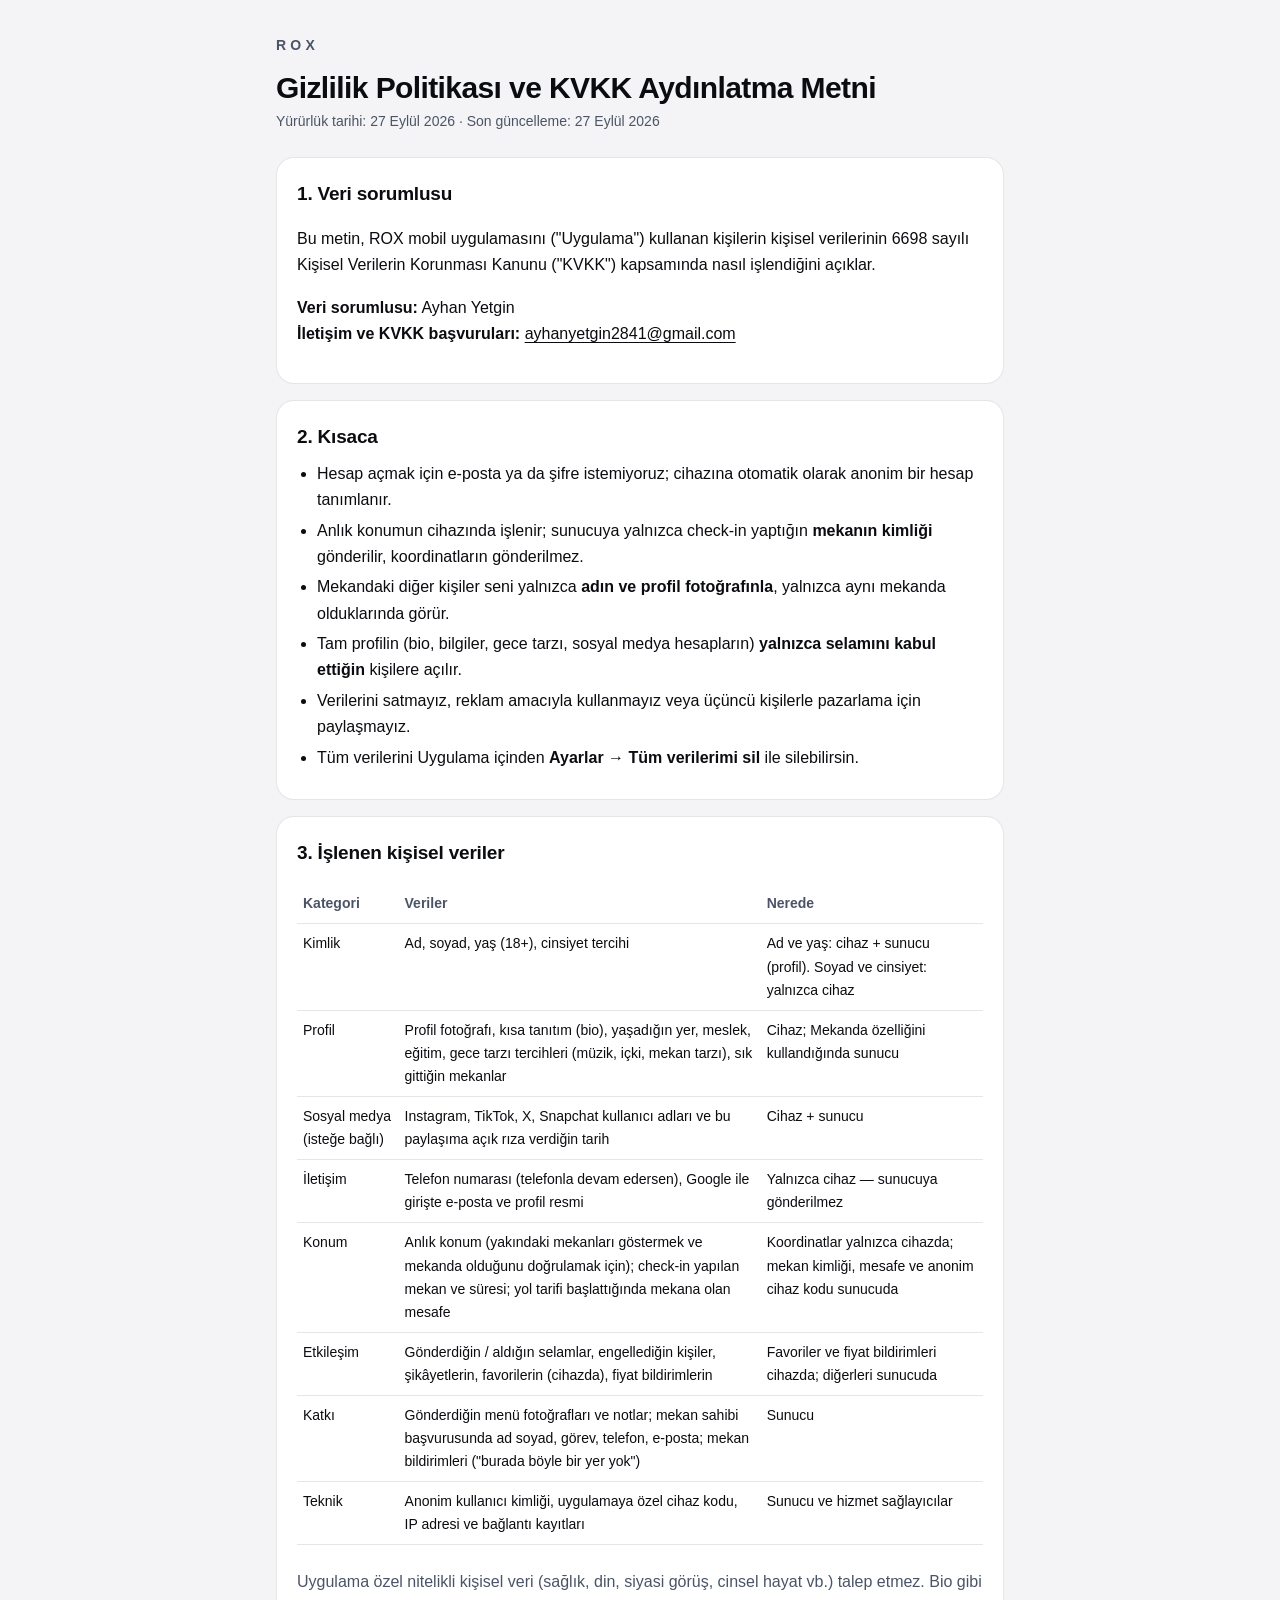
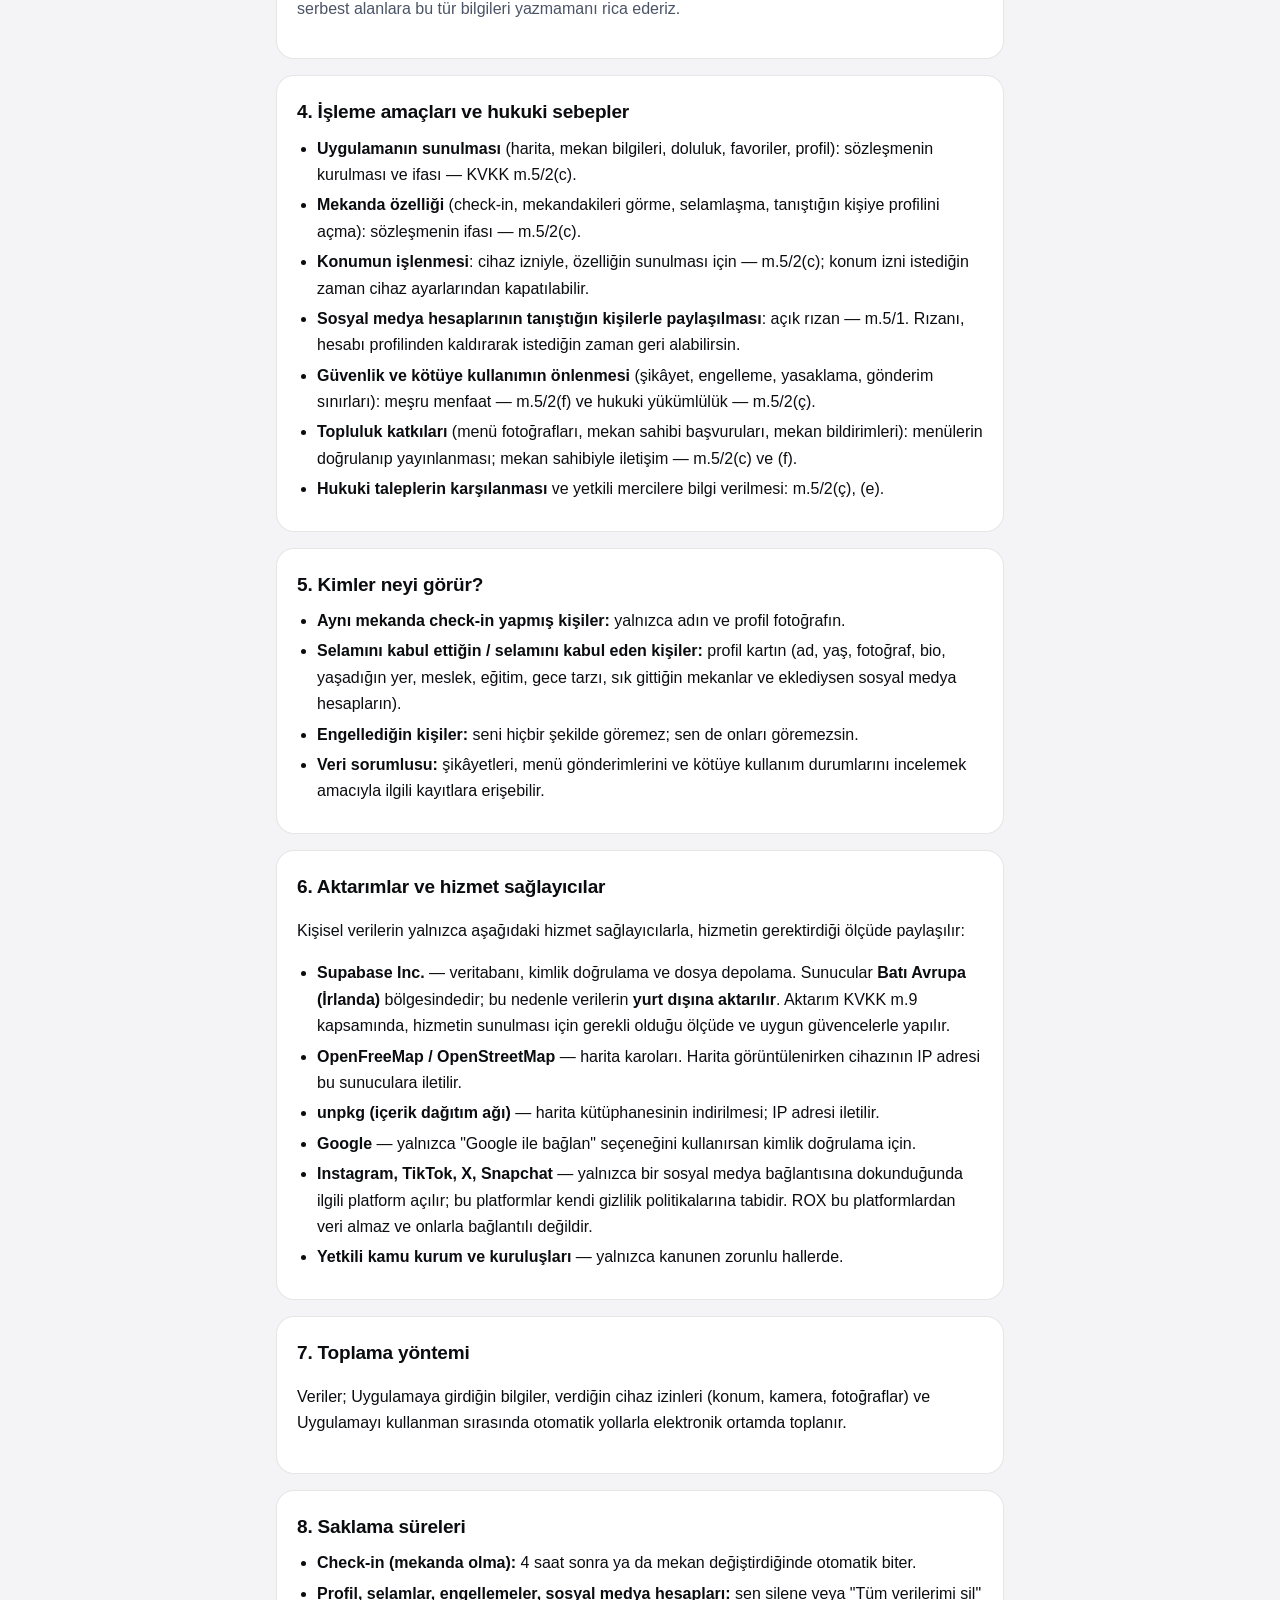
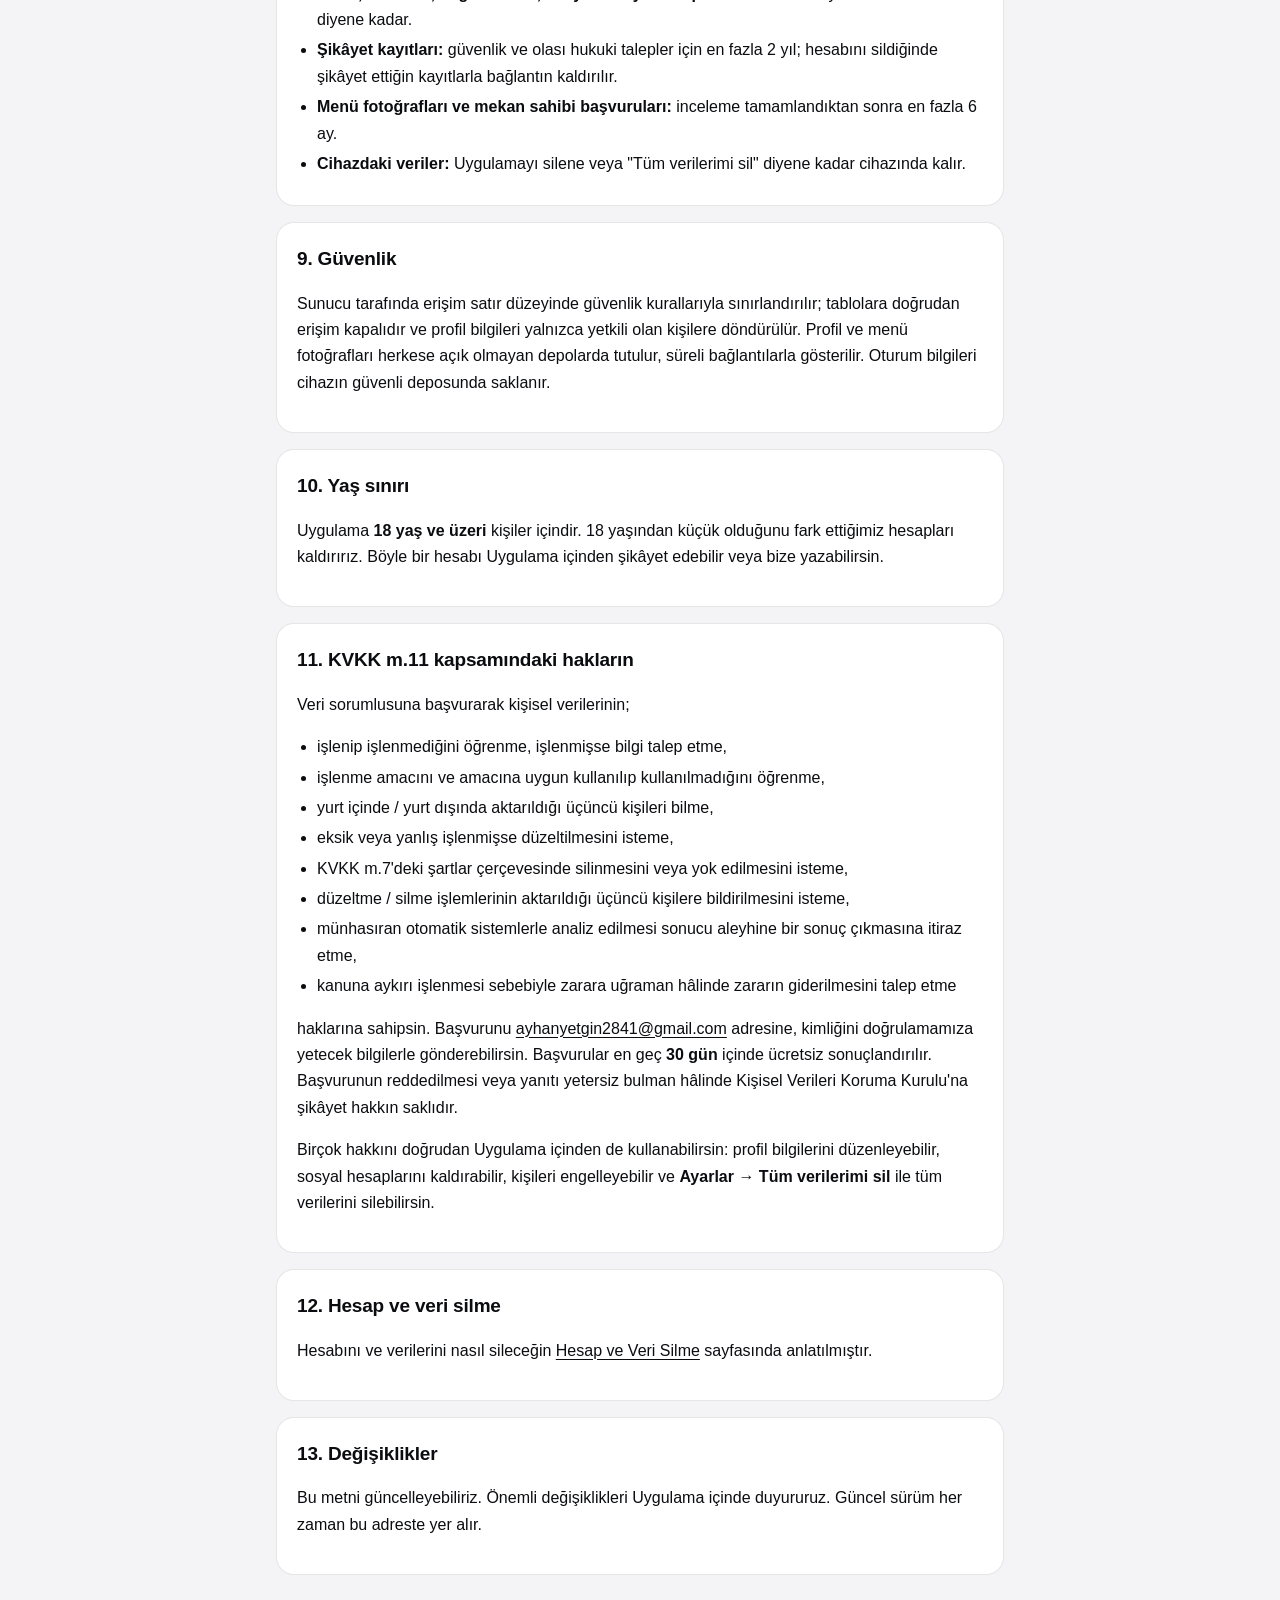
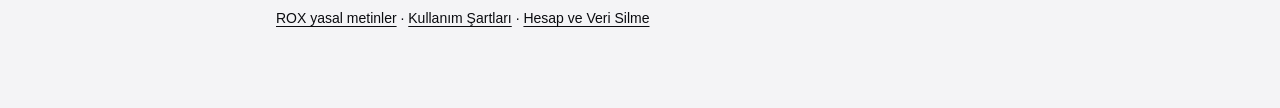
==== privacy.html @ cd659de7 "ROX yasal metinler: gizlilik, kullanım şartları, hesap silme Co-Authored-By: Claude Opus 5.5 <norepl" ====
<!doctype html>
<html lang="tr">
<head>
  <meta charset="utf-8" />
  <meta name="viewport" content="width=device-width, initial-scale=1" />
  <title>Gizlilik Politikası ve KVKK Aydınlatma Metni | ROX</title>
  <meta name="description" content="ROX uygulamasında kişisel verilerin nasıl işlendiğine dair Gizlilik Politikası ve 6698 sayılı KVKK kapsamında Aydınlatma Metni." />
  <link rel="stylesheet" href="style.css" />
</head>
<body>
<main>
  <header>
    <a class="brand" href="./">ROX</a>
    <h1>Gizlilik Politikası ve KVKK Aydınlatma Metni</h1>
    <p class="meta">Yürürlük tarihi: 27 Eylül 2026 · Son güncelleme: 27 Eylül 2026</p>
  </header>

  <section>
    <h2>1. Veri sorumlusu</h2>
    <p>Bu metin, ROX mobil uygulamasını ("Uygulama") kullanan kişilerin kişisel verilerinin 6698 sayılı Kişisel Verilerin Korunması Kanunu ("KVKK") kapsamında nasıl işlendiğini açıklar.</p>
    <p><strong>Veri sorumlusu:</strong> Ayhan Yetgin<br />
    <strong>İletişim ve KVKK başvuruları:</strong> <a href="mailto:ayhanyetgin2841@gmail.com">ayhanyetgin2841@gmail.com</a></p>
  </section>

  <section>
    <h2>2. Kısaca</h2>
    <ul>
      <li>Hesap açmak için e-posta ya da şifre istemiyoruz; cihazına otomatik olarak anonim bir hesap tanımlanır.</li>
      <li>Anlık konumun cihazında işlenir; sunucuya yalnızca check-in yaptığın <strong>mekanın kimliği</strong> gönderilir, koordinatların gönderilmez.</li>
      <li>Mekandaki diğer kişiler seni yalnızca <strong>adın ve profil fotoğrafınla</strong>, yalnızca aynı mekanda olduklarında görür.</li>
      <li>Tam profilin (bio, bilgiler, gece tarzı, sosyal medya hesapların) <strong>yalnızca selamını kabul ettiğin</strong> kişilere açılır.</li>
      <li>Verilerini satmayız, reklam amacıyla kullanmayız veya üçüncü kişilerle pazarlama için paylaşmayız.</li>
      <li>Tüm verilerini Uygulama içinden <strong>Ayarlar → Tüm verilerimi sil</strong> ile silebilirsin.</li>
    </ul>
  </section>

  <section>
    <h2>3. İşlenen kişisel veriler</h2>
    <div class="table-wrap">
    <table>
      <tr><th>Kategori</th><th>Veriler</th><th>Nerede</th></tr>
      <tr><td>Kimlik</td><td>Ad, soyad, yaş (18+), cinsiyet tercihi</td><td>Ad ve yaş: cihaz + sunucu (profil). Soyad ve cinsiyet: yalnızca cihaz</td></tr>
      <tr><td>Profil</td><td>Profil fotoğrafı, kısa tanıtım (bio), yaşadığın yer, meslek, eğitim, gece tarzı tercihleri (müzik, içki, mekan tarzı), sık gittiğin mekanlar</td><td>Cihaz; Mekanda özelliğini kullandığında sunucu</td></tr>
      <tr><td>Sosyal medya (isteğe bağlı)</td><td>Instagram, TikTok, X, Snapchat kullanıcı adları ve bu paylaşıma açık rıza verdiğin tarih</td><td>Cihaz + sunucu</td></tr>
      <tr><td>İletişim</td><td>Telefon numarası (telefonla devam edersen), Google ile girişte e-posta ve profil resmi</td><td>Yalnızca cihaz — sunucuya gönderilmez</td></tr>
      <tr><td>Konum</td><td>Anlık konum (yakındaki mekanları göstermek ve mekanda olduğunu doğrulamak için); check-in yapılan mekan ve süresi; yol tarifi başlattığında mekana olan mesafe</td><td>Koordinatlar yalnızca cihazda; mekan kimliği, mesafe ve anonim cihaz kodu sunucuda</td></tr>
      <tr><td>Etkileşim</td><td>Gönderdiğin / aldığın selamlar, engellediğin kişiler, şikâyetlerin, favorilerin (cihazda), fiyat bildirimlerin</td><td>Favoriler ve fiyat bildirimleri cihazda; diğerleri sunucuda</td></tr>
      <tr><td>Katkı</td><td>Gönderdiğin menü fotoğrafları ve notlar; mekan sahibi başvurusunda ad soyad, görev, telefon, e-posta; mekan bildirimleri ("burada böyle bir yer yok")</td><td>Sunucu</td></tr>
      <tr><td>Teknik</td><td>Anonim kullanıcı kimliği, uygulamaya özel cihaz kodu, IP adresi ve bağlantı kayıtları</td><td>Sunucu ve hizmet sağlayıcılar</td></tr>
    </table>
    </div>
    <p class="muted">Uygulama özel nitelikli kişisel veri (sağlık, din, siyasi görüş, cinsel hayat vb.) talep etmez. Bio gibi serbest alanlara bu tür bilgileri yazmamanı rica ederiz.</p>
  </section>

  <section>
    <h2>4. İşleme amaçları ve hukuki sebepler</h2>
    <ul>
      <li><strong>Uygulamanın sunulması</strong> (harita, mekan bilgileri, doluluk, favoriler, profil): sözleşmenin kurulması ve ifası — KVKK m.5/2(c).</li>
      <li><strong>Mekanda özelliği</strong> (check-in, mekandakileri görme, selamlaşma, tanıştığın kişiye profilini açma): sözleşmenin ifası — m.5/2(c).</li>
      <li><strong>Konumun işlenmesi</strong>: cihaz izniyle, özelliğin sunulması için — m.5/2(c); konum izni istediğin zaman cihaz ayarlarından kapatılabilir.</li>
      <li><strong>Sosyal medya hesaplarının tanıştığın kişilerle paylaşılması</strong>: açık rızan — m.5/1. Rızanı, hesabı profilinden kaldırarak istediğin zaman geri alabilirsin.</li>
      <li><strong>Güvenlik ve kötüye kullanımın önlenmesi</strong> (şikâyet, engelleme, yasaklama, gönderim sınırları): meşru menfaat — m.5/2(f) ve hukuki yükümlülük — m.5/2(ç).</li>
      <li><strong>Topluluk katkıları</strong> (menü fotoğrafları, mekan sahibi başvuruları, mekan bildirimleri): menülerin doğrulanıp yayınlanması; mekan sahibiyle iletişim — m.5/2(c) ve (f).</li>
      <li><strong>Hukuki taleplerin karşılanması</strong> ve yetkili mercilere bilgi verilmesi: m.5/2(ç), (e).</li>
    </ul>
  </section>

  <section>
    <h2>5. Kimler neyi görür?</h2>
    <ul>
      <li><strong>Aynı mekanda check-in yapmış kişiler:</strong> yalnızca adın ve profil fotoğrafın.</li>
      <li><strong>Selamını kabul ettiğin / selamını kabul eden kişiler:</strong> profil kartın (ad, yaş, fotoğraf, bio, yaşadığın yer, meslek, eğitim, gece tarzı, sık gittiğin mekanlar ve eklediysen sosyal medya hesapların).</li>
      <li><strong>Engellediğin kişiler:</strong> seni hiçbir şekilde göremez; sen de onları göremezsin.</li>
      <li><strong>Veri sorumlusu:</strong> şikâyetleri, menü gönderimlerini ve kötüye kullanım durumlarını incelemek amacıyla ilgili kayıtlara erişebilir.</li>
    </ul>
  </section>

  <section>
    <h2>6. Aktarımlar ve hizmet sağlayıcılar</h2>
    <p>Kişisel verilerin yalnızca aşağıdaki hizmet sağlayıcılarla, hizmetin gerektirdiği ölçüde paylaşılır:</p>
    <ul>
      <li><strong>Supabase Inc.</strong> — veritabanı, kimlik doğrulama ve dosya depolama. Sunucular <strong>Batı Avrupa (İrlanda)</strong> bölgesindedir; bu nedenle verilerin <strong>yurt dışına aktarılır</strong>. Aktarım KVKK m.9 kapsamında, hizmetin sunulması için gerekli olduğu ölçüde ve uygun güvencelerle yapılır.</li>
      <li><strong>OpenFreeMap / OpenStreetMap</strong> — harita karoları. Harita görüntülenirken cihazının IP adresi bu sunuculara iletilir.</li>
      <li><strong>unpkg (içerik dağıtım ağı)</strong> — harita kütüphanesinin indirilmesi; IP adresi iletilir.</li>
      <li><strong>Google</strong> — yalnızca "Google ile bağlan" seçeneğini kullanırsan kimlik doğrulama için.</li>
      <li><strong>Instagram, TikTok, X, Snapchat</strong> — yalnızca bir sosyal medya bağlantısına dokunduğunda ilgili platform açılır; bu platformlar kendi gizlilik politikalarına tabidir. ROX bu platformlardan veri almaz ve onlarla bağlantılı değildir.</li>
      <li><strong>Yetkili kamu kurum ve kuruluşları</strong> — yalnızca kanunen zorunlu hallerde.</li>
    </ul>
  </section>

  <section>
    <h2>7. Toplama yöntemi</h2>
    <p>Veriler; Uygulamaya girdiğin bilgiler, verdiğin cihaz izinleri (konum, kamera, fotoğraflar) ve Uygulamayı kullanman sırasında otomatik yollarla elektronik ortamda toplanır.</p>
  </section>

  <section>
    <h2>8. Saklama süreleri</h2>
    <ul>
      <li><strong>Check-in (mekanda olma):</strong> 4 saat sonra ya da mekan değiştirdiğinde otomatik biter.</li>
      <li><strong>Profil, selamlar, engellemeler, sosyal medya hesapları:</strong> sen silene veya "Tüm verilerimi sil" diyene kadar.</li>
      <li><strong>Şikâyet kayıtları:</strong> güvenlik ve olası hukuki talepler için en fazla 2 yıl; hesabını sildiğinde şikâyet ettiğin kayıtlarla bağlantın kaldırılır.</li>
      <li><strong>Menü fotoğrafları ve mekan sahibi başvuruları:</strong> inceleme tamamlandıktan sonra en fazla 6 ay.</li>
      <li><strong>Cihazdaki veriler:</strong> Uygulamayı silene veya "Tüm verilerimi sil" diyene kadar cihazında kalır.</li>
    </ul>
  </section>

  <section>
    <h2>9. Güvenlik</h2>
    <p>Sunucu tarafında erişim satır düzeyinde güvenlik kurallarıyla sınırlandırılır; tablolara doğrudan erişim kapalıdır ve profil bilgileri yalnızca yetkili olan kişilere döndürülür. Profil ve menü fotoğrafları herkese açık olmayan depolarda tutulur, süreli bağlantılarla gösterilir. Oturum bilgileri cihazın güvenli deposunda saklanır.</p>
  </section>

  <section>
    <h2>10. Yaş sınırı</h2>
    <p>Uygulama <strong>18 yaş ve üzeri</strong> kişiler içindir. 18 yaşından küçük olduğunu fark ettiğimiz hesapları kaldırırız. Böyle bir hesabı Uygulama içinden şikâyet edebilir veya bize yazabilirsin.</p>
  </section>

  <section>
    <h2>11. KVKK m.11 kapsamındaki hakların</h2>
    <p>Veri sorumlusuna başvurarak kişisel verilerinin;</p>
    <ul>
      <li>işlenip işlenmediğini öğrenme, işlenmişse bilgi talep etme,</li>
      <li>işlenme amacını ve amacına uygun kullanılıp kullanılmadığını öğrenme,</li>
      <li>yurt içinde / yurt dışında aktarıldığı üçüncü kişileri bilme,</li>
      <li>eksik veya yanlış işlenmişse düzeltilmesini isteme,</li>
      <li>KVKK m.7'deki şartlar çerçevesinde silinmesini veya yok edilmesini isteme,</li>
      <li>düzeltme / silme işlemlerinin aktarıldığı üçüncü kişilere bildirilmesini isteme,</li>
      <li>münhasıran otomatik sistemlerle analiz edilmesi sonucu aleyhine bir sonuç çıkmasına itiraz etme,</li>
      <li>kanuna aykırı işlenmesi sebebiyle zarara uğraman hâlinde zararın giderilmesini talep etme</li>
    </ul>
    <p>haklarına sahipsin. Başvurunu <a href="mailto:ayhanyetgin2841@gmail.com">ayhanyetgin2841@gmail.com</a> adresine, kimliğini doğrulamamıza yetecek bilgilerle gönderebilirsin. Başvurular en geç <strong>30 gün</strong> içinde ücretsiz sonuçlandırılır. Başvurunun reddedilmesi veya yanıtı yetersiz bulman hâlinde Kişisel Verileri Koruma Kurulu'na şikâyet hakkın saklıdır.</p>
    <p>Birçok hakkını doğrudan Uygulama içinden de kullanabilirsin: profil bilgilerini düzenleyebilir, sosyal hesaplarını kaldırabilir, kişileri engelleyebilir ve <strong>Ayarlar → Tüm verilerimi sil</strong> ile tüm verilerini silebilirsin.</p>
  </section>

  <section>
    <h2>12. Hesap ve veri silme</h2>
    <p>Hesabını ve verilerini nasıl sileceğin <a href="delete-account.html">Hesap ve Veri Silme</a> sayfasında anlatılmıştır.</p>
  </section>

  <section>
    <h2>13. Değişiklikler</h2>
    <p>Bu metni güncelleyebiliriz. Önemli değişiklikleri Uygulama içinde duyururuz. Güncel sürüm her zaman bu adreste yer alır.</p>
  </section>

  <footer>
    <p><a href="./">ROX yasal metinler</a> · <a href="terms.html">Kullanım Şartları</a> · <a href="delete-account.html">Hesap ve Veri Silme</a></p>
  </footer>
</main>
</body>
</html>
---- style.css ----
:root {
  --bg: #f4f4f6;
  --card: #ffffff;
  --text: #0b0c10;
  --muted: #4b5466;
  --border: rgba(11, 12, 16, 0.1);
  --accent: #0b0c10;
}
@media (prefers-color-scheme: dark) {
  :root {
    --bg: #090a0f;
    --card: #12141c;
    --text: #ffffff;
    --muted: #94a3b8;
    --border: rgba(255, 255, 255, 0.12);
    --accent: #ffffff;
  }
}
* { box-sizing: border-box; }
html { -webkit-text-size-adjust: 100%; }
body {
  margin: 0;
  background: var(--bg);
  color: var(--text);
  font: 16px/1.65 -apple-system, BlinkMacSystemFont, "Segoe UI", Roboto, "Helvetica Neue", Arial, sans-serif;
}
main { max-width: 760px; margin: 0 auto; padding: 32px 16px 64px; }
header { margin-bottom: 24px; }
.brand { font-weight: 900; letter-spacing: 0.3em; font-size: 14px; color: var(--muted); text-decoration: none; }
h1 { font-size: 30px; line-height: 1.2; letter-spacing: -0.02em; margin: 12px 0 4px; }
.meta { color: var(--muted); font-size: 14px; margin: 0; }
section { background: var(--card); border: 1px solid var(--border); border-radius: 18px; padding: 20px; margin: 16px 0; }
h2 { font-size: 19px; margin: 0 0 8px; letter-spacing: -0.01em; }
h3 { font-size: 16px; margin: 16px 0 4px; }
p, li { color: var(--text); }
ul { padding-left: 20px; margin: 8px 0; }
li { margin: 4px 0; }
.muted { color: var(--muted); }
a { color: var(--accent); text-underline-offset: 3px; }
table { width: 100%; border-collapse: collapse; font-size: 14px; margin: 8px 0; }
th, td { text-align: left; vertical-align: top; padding: 8px 6px; border-bottom: 1px solid var(--border); }
th { color: var(--muted); font-weight: 600; }
.table-wrap { overflow-x: auto; }
nav.links { display: grid; gap: 12px; margin-top: 24px; }
nav.links a { display: block; background: var(--card); border: 1px solid var(--border); border-radius: 16px; padding: 16px 18px; text-decoration: none; font-weight: 600; }
nav.links a span { display: block; font-weight: 400; color: var(--muted); font-size: 14px; }
footer { margin-top: 32px; color: var(--muted); font-size: 14px; }
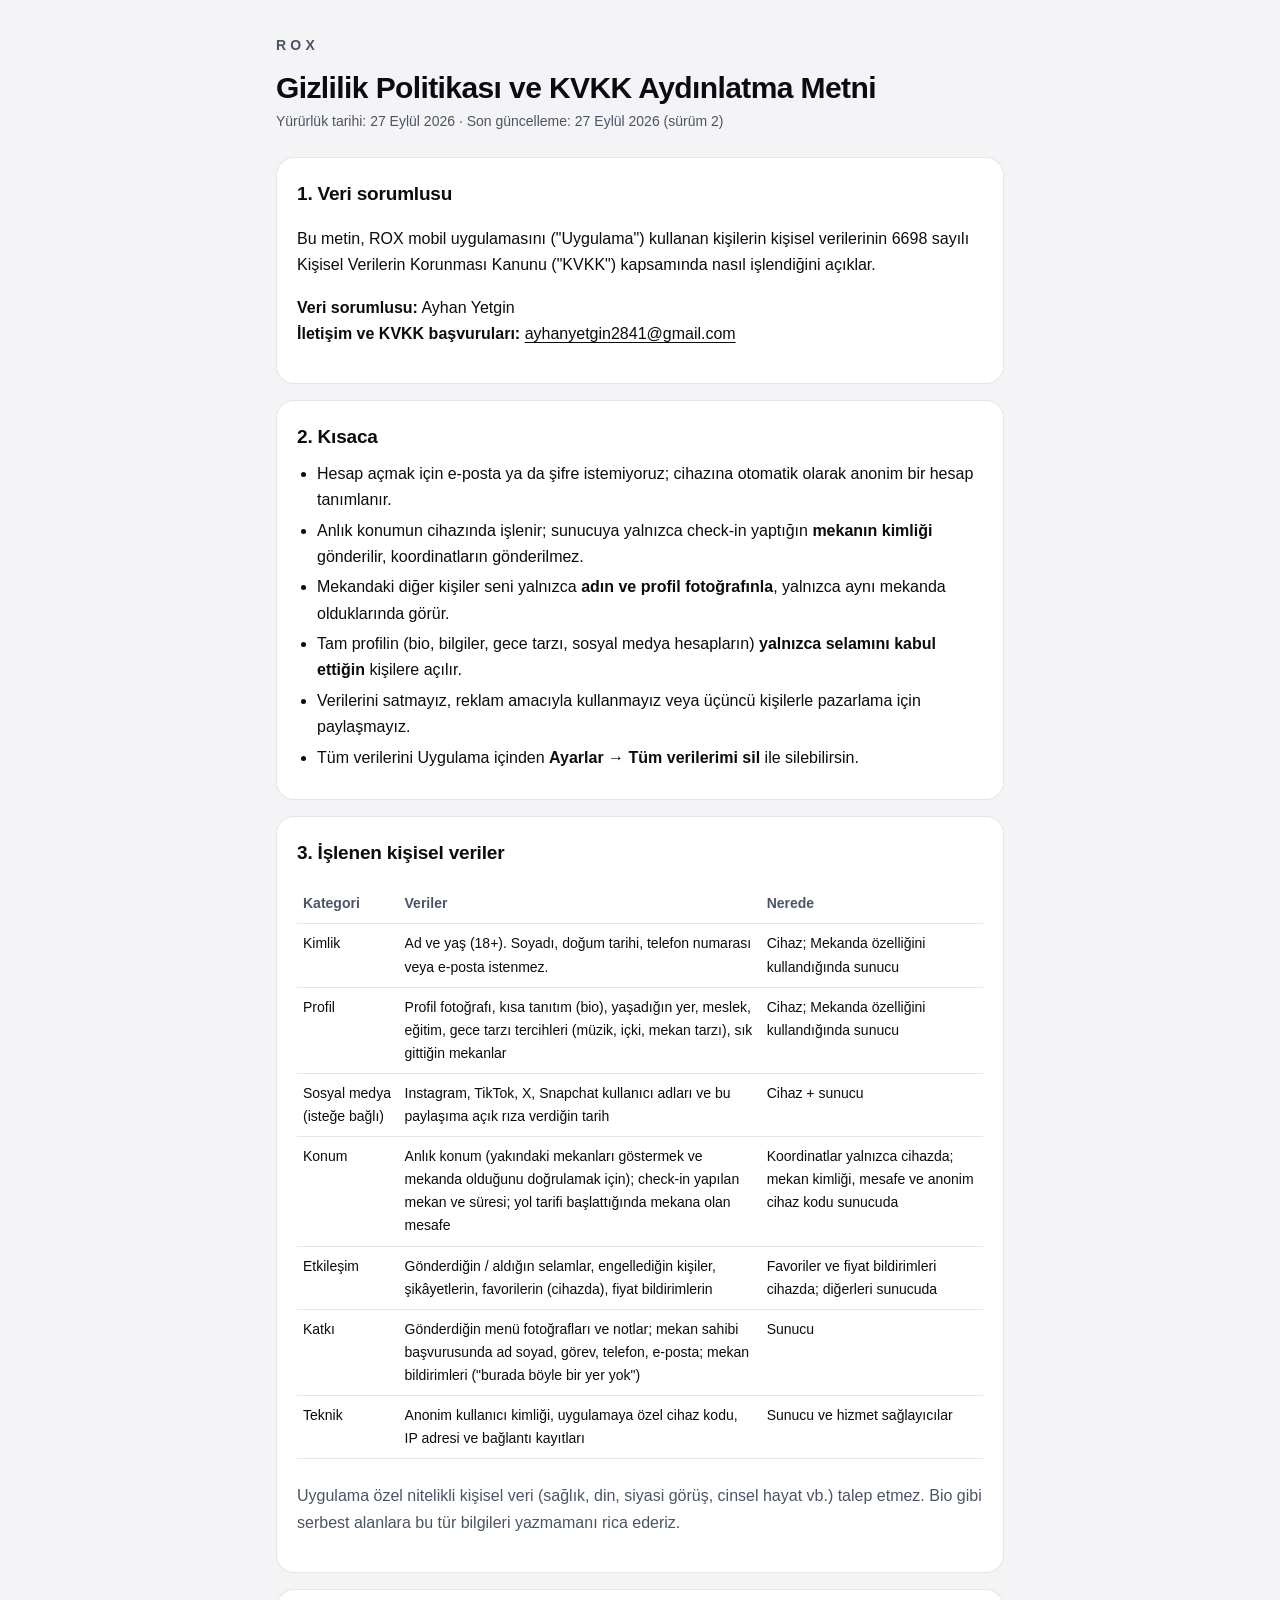
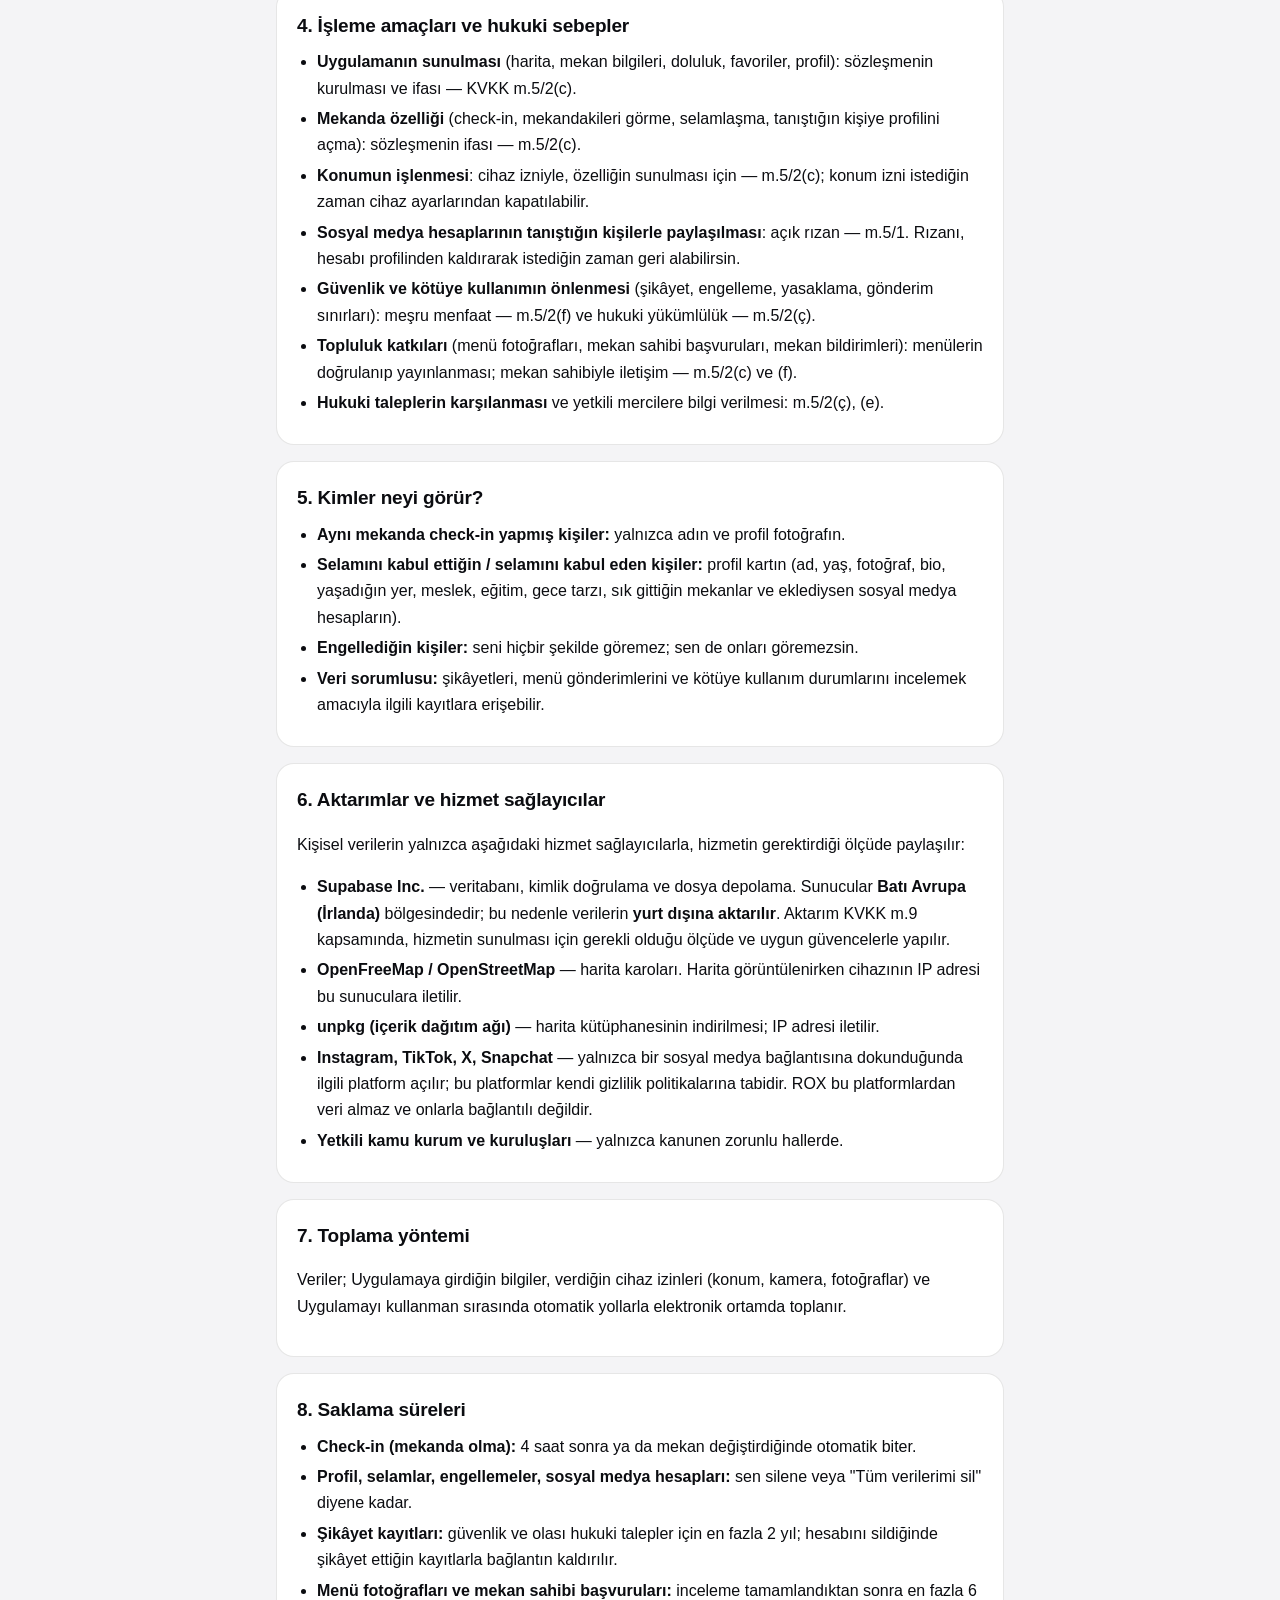
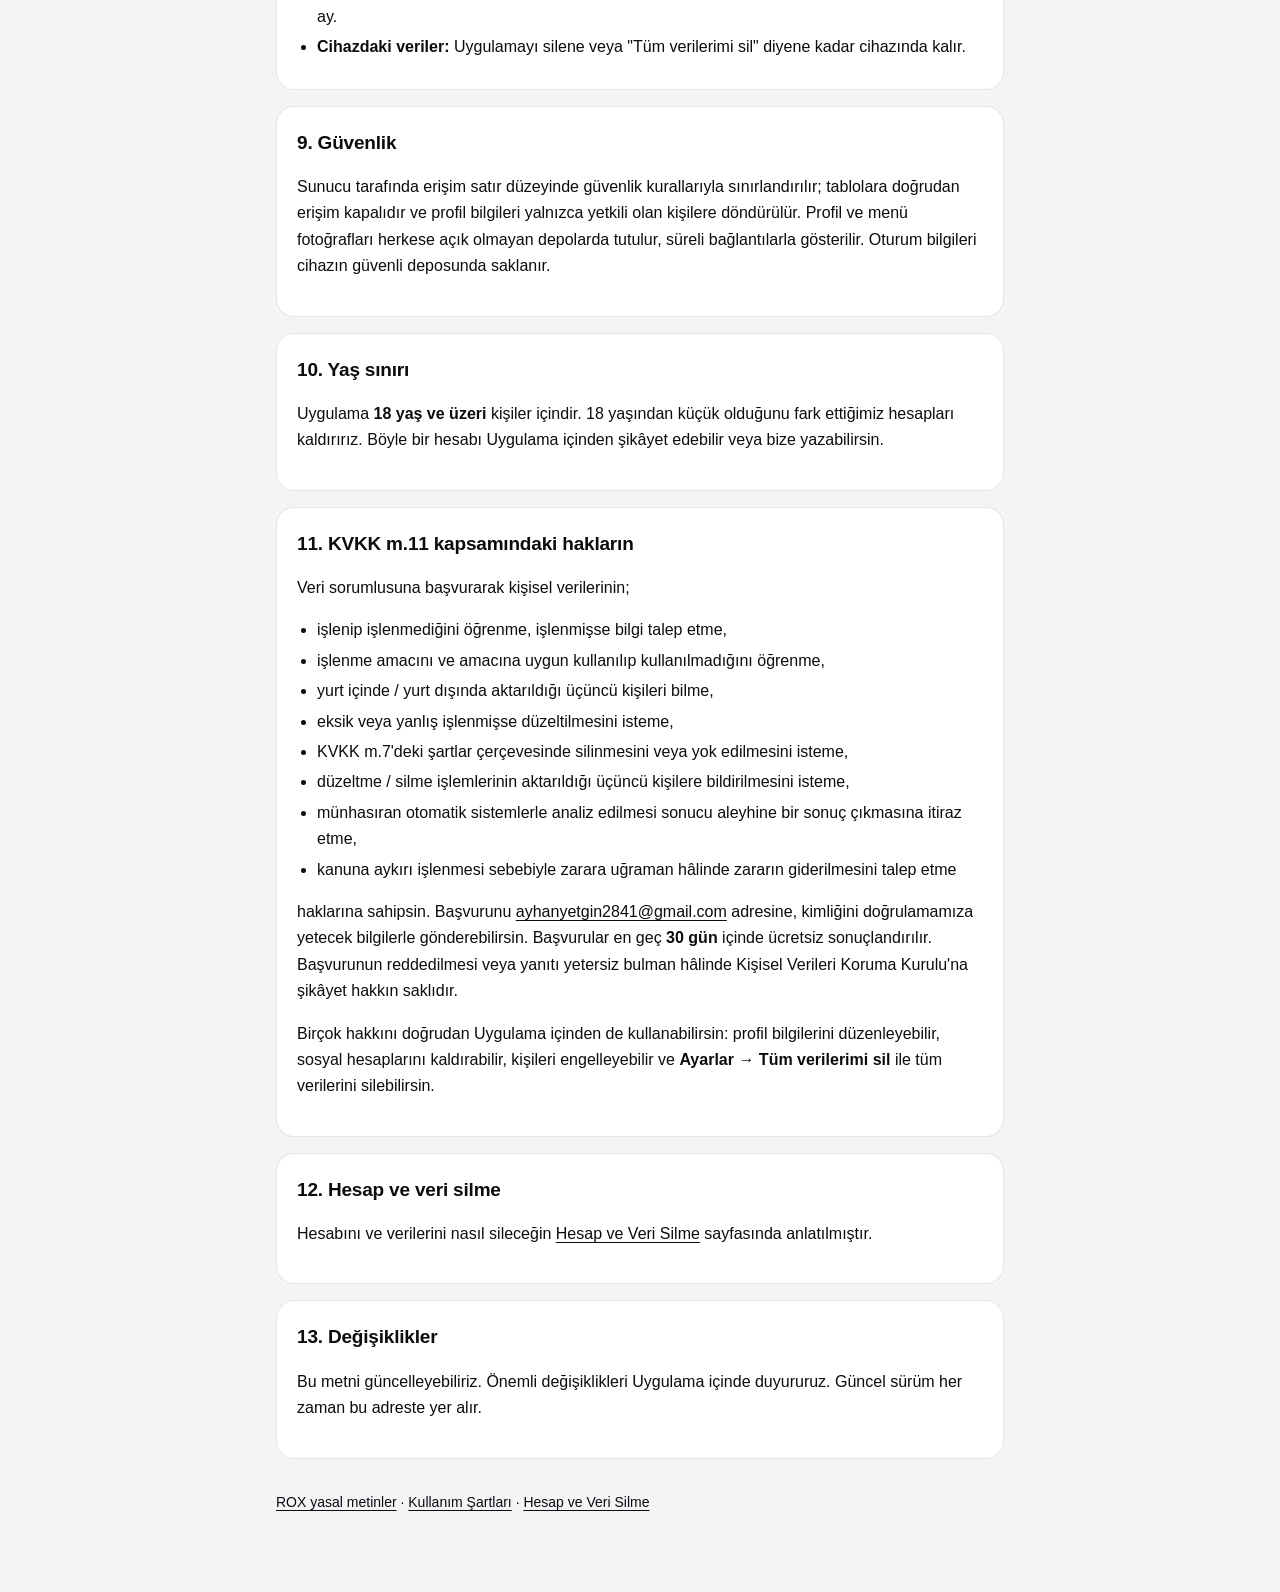
==== commit 61d2ac90: "Gizlilik Politikası: toplanmayan veriler (soyadı, telefon, Google) çıkarıldı Co-Authored-By: Claude " ====
--- a/privacy.html
+++ b/privacy.html
@@ -12,7 +12,7 @@
   <header>
     <a class="brand" href="./">ROX</a>
     <h1>Gizlilik Politikası ve KVKK Aydınlatma Metni</h1>
-    <p class="meta">Yürürlük tarihi: 27 Eylül 2026 · Son güncelleme: 27 Eylül 2026</p>
+    <p class="meta">Yürürlük tarihi: 27 Eylül 2026 · Son güncelleme: 27 Eylül 2026 (sürüm 2)</p>
   </header>
 
   <section>
@@ -39,10 +39,9 @@
     <div class="table-wrap">
     <table>
       <tr><th>Kategori</th><th>Veriler</th><th>Nerede</th></tr>
-      <tr><td>Kimlik</td><td>Ad, soyad, yaş (18+), cinsiyet tercihi</td><td>Ad ve yaş: cihaz + sunucu (profil). Soyad ve cinsiyet: yalnızca cihaz</td></tr>
+      <tr><td>Kimlik</td><td>Ad ve yaş (18+). Soyadı, doğum tarihi, telefon numarası veya e-posta istenmez.</td><td>Cihaz; Mekanda özelliğini kullandığında sunucu</td></tr>
       <tr><td>Profil</td><td>Profil fotoğrafı, kısa tanıtım (bio), yaşadığın yer, meslek, eğitim, gece tarzı tercihleri (müzik, içki, mekan tarzı), sık gittiğin mekanlar</td><td>Cihaz; Mekanda özelliğini kullandığında sunucu</td></tr>
       <tr><td>Sosyal medya (isteğe bağlı)</td><td>Instagram, TikTok, X, Snapchat kullanıcı adları ve bu paylaşıma açık rıza verdiğin tarih</td><td>Cihaz + sunucu</td></tr>
-      <tr><td>İletişim</td><td>Telefon numarası (telefonla devam edersen), Google ile girişte e-posta ve profil resmi</td><td>Yalnızca cihaz — sunucuya gönderilmez</td></tr>
       <tr><td>Konum</td><td>Anlık konum (yakındaki mekanları göstermek ve mekanda olduğunu doğrulamak için); check-in yapılan mekan ve süresi; yol tarifi başlattığında mekana olan mesafe</td><td>Koordinatlar yalnızca cihazda; mekan kimliği, mesafe ve anonim cihaz kodu sunucuda</td></tr>
       <tr><td>Etkileşim</td><td>Gönderdiğin / aldığın selamlar, engellediğin kişiler, şikâyetlerin, favorilerin (cihazda), fiyat bildirimlerin</td><td>Favoriler ve fiyat bildirimleri cihazda; diğerleri sunucuda</td></tr>
       <tr><td>Katkı</td><td>Gönderdiğin menü fotoğrafları ve notlar; mekan sahibi başvurusunda ad soyad, görev, telefon, e-posta; mekan bildirimleri ("burada böyle bir yer yok")</td><td>Sunucu</td></tr>
@@ -82,7 +81,6 @@
       <li><strong>Supabase Inc.</strong> — veritabanı, kimlik doğrulama ve dosya depolama. Sunucular <strong>Batı Avrupa (İrlanda)</strong> bölgesindedir; bu nedenle verilerin <strong>yurt dışına aktarılır</strong>. Aktarım KVKK m.9 kapsamında, hizmetin sunulması için gerekli olduğu ölçüde ve uygun güvencelerle yapılır.</li>
       <li><strong>OpenFreeMap / OpenStreetMap</strong> — harita karoları. Harita görüntülenirken cihazının IP adresi bu sunuculara iletilir.</li>
       <li><strong>unpkg (içerik dağıtım ağı)</strong> — harita kütüphanesinin indirilmesi; IP adresi iletilir.</li>
-      <li><strong>Google</strong> — yalnızca "Google ile bağlan" seçeneğini kullanırsan kimlik doğrulama için.</li>
       <li><strong>Instagram, TikTok, X, Snapchat</strong> — yalnızca bir sosyal medya bağlantısına dokunduğunda ilgili platform açılır; bu platformlar kendi gizlilik politikalarına tabidir. ROX bu platformlardan veri almaz ve onlarla bağlantılı değildir.</li>
       <li><strong>Yetkili kamu kurum ve kuruluşları</strong> — yalnızca kanunen zorunlu hallerde.</li>
     </ul>
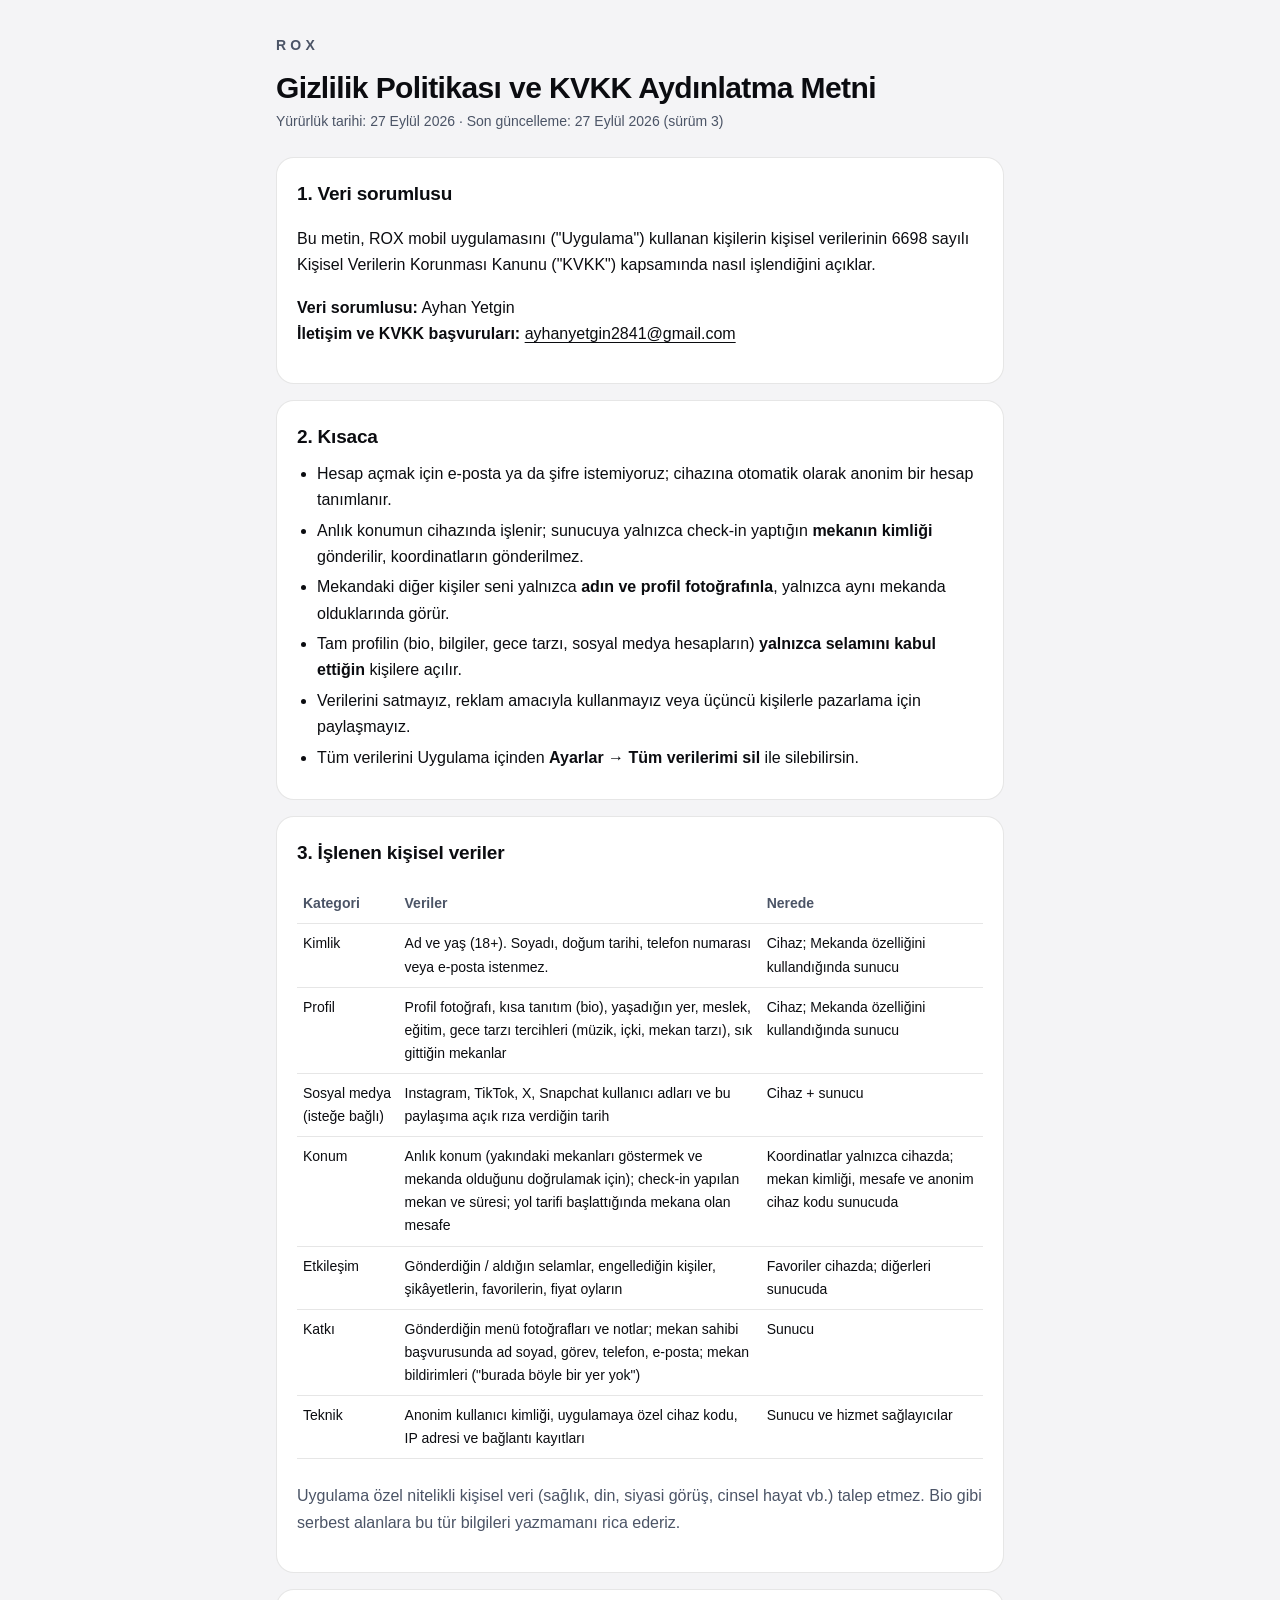
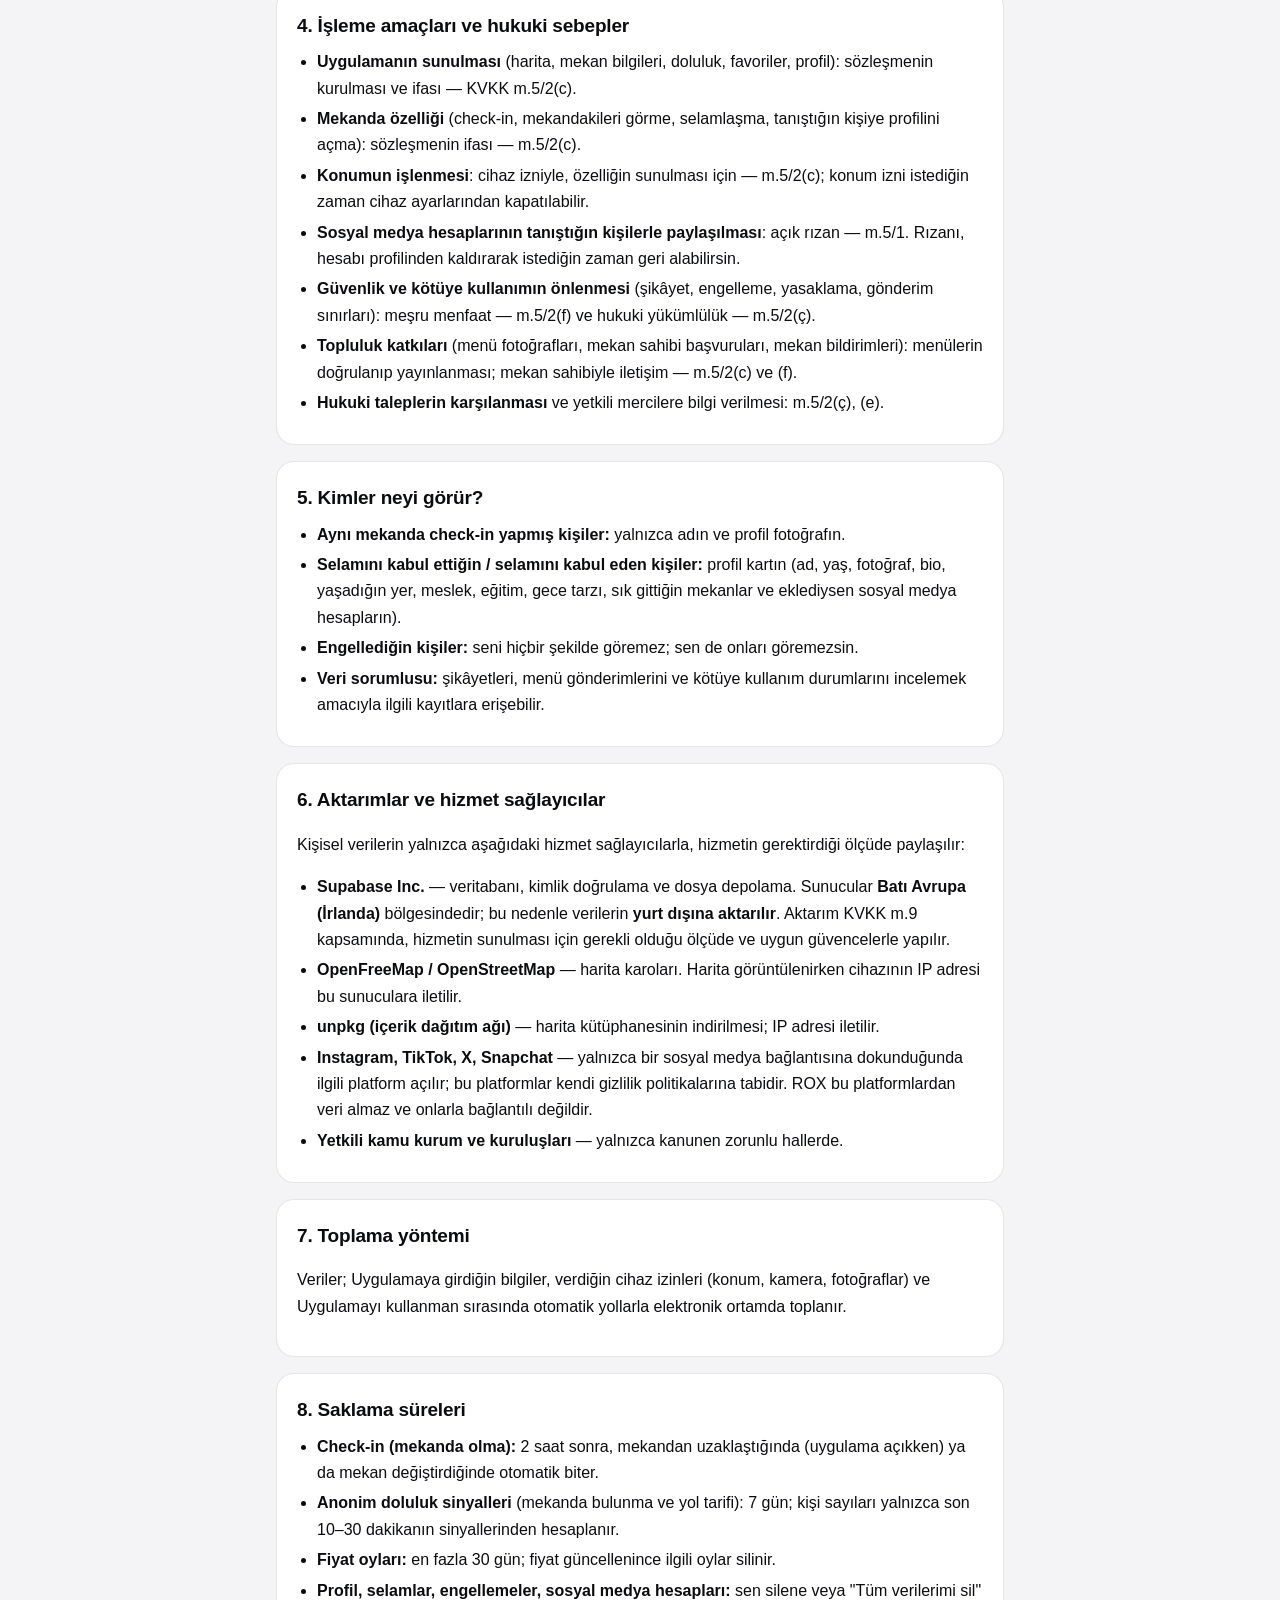
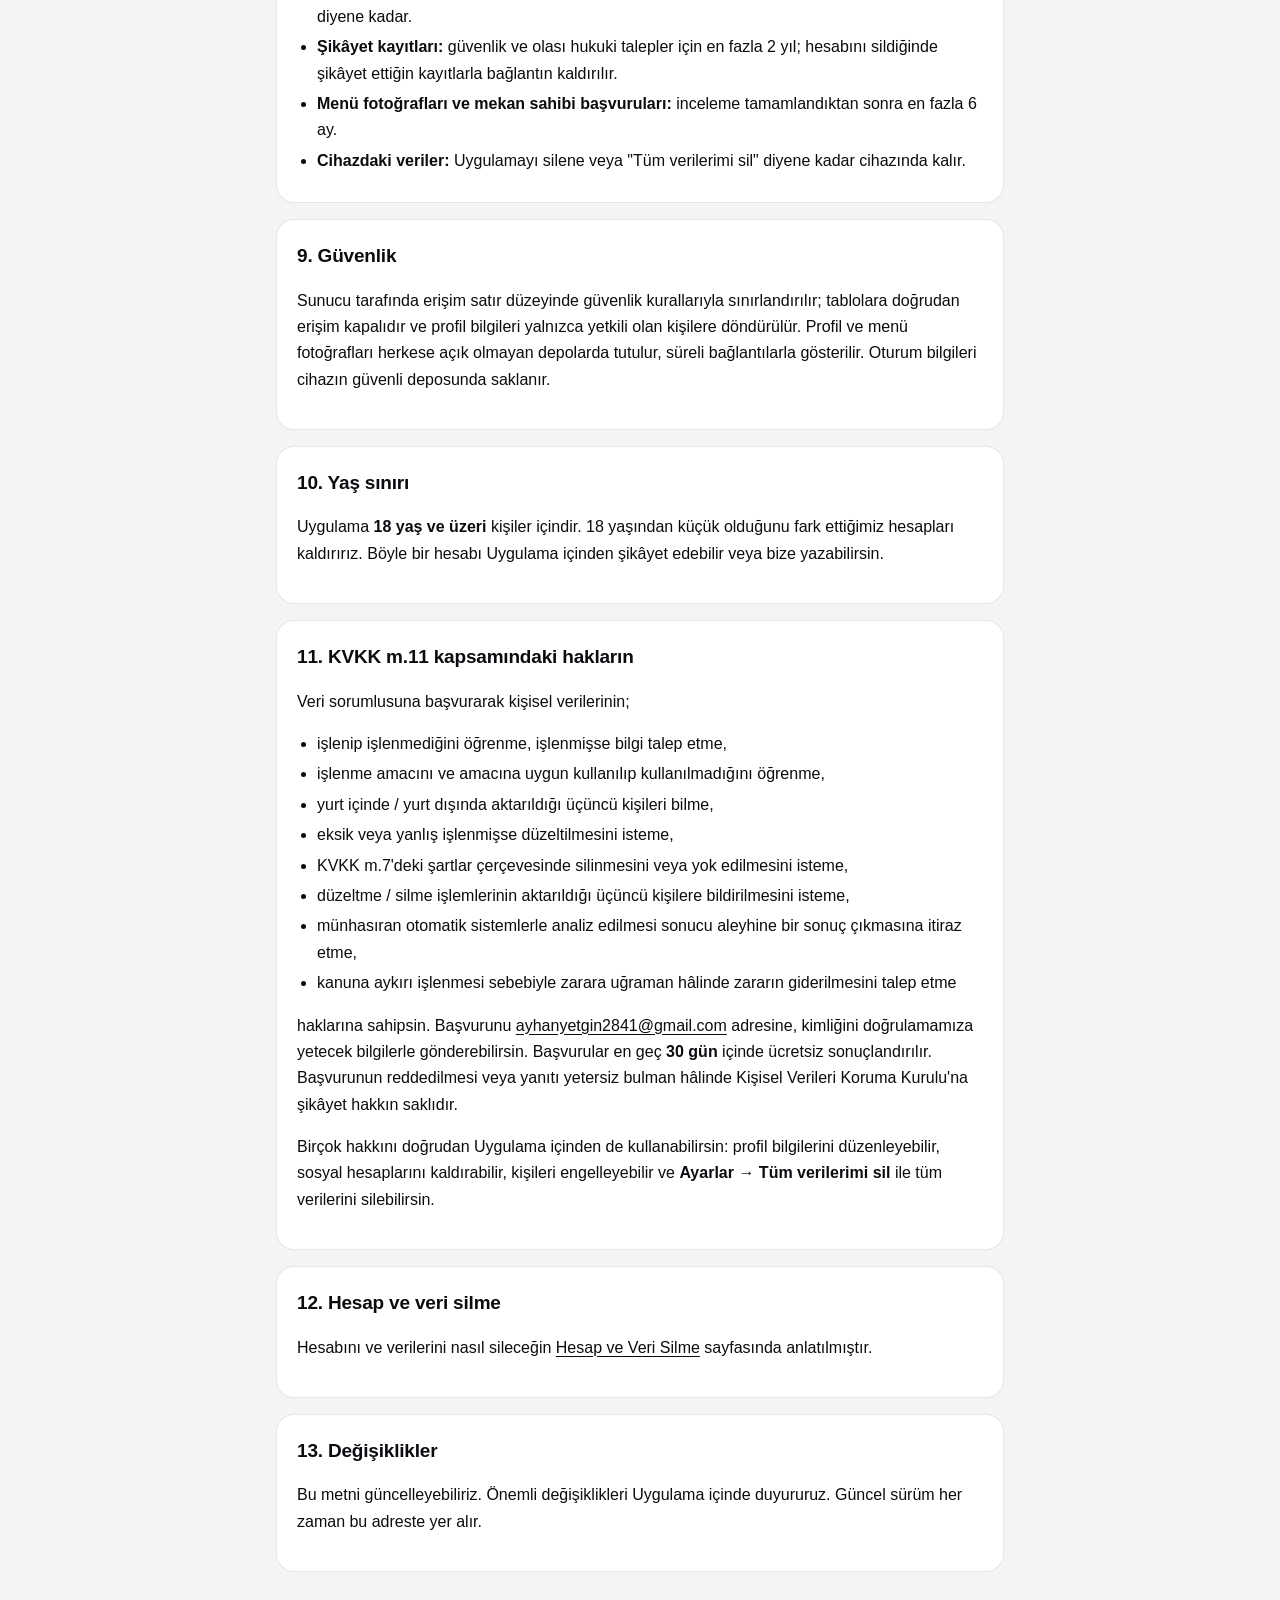
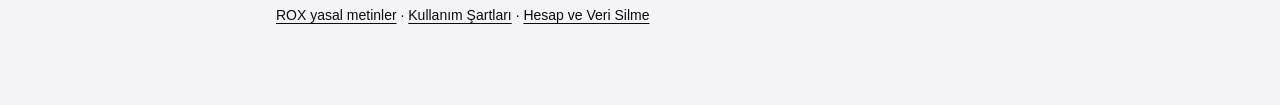
==== commit 0b8a7725: "Gizlilik Politikası: check-in 2 saat, doluluk sinyalleri ve fiyat oyları saklama süreleri Co-Authore" ====
--- a/privacy.html
+++ b/privacy.html
@@ -12,7 +12,7 @@
   <header>
     <a class="brand" href="./">ROX</a>
     <h1>Gizlilik Politikası ve KVKK Aydınlatma Metni</h1>
-    <p class="meta">Yürürlük tarihi: 27 Eylül 2026 · Son güncelleme: 27 Eylül 2026 (sürüm 2)</p>
+    <p class="meta">Yürürlük tarihi: 27 Eylül 2026 · Son güncelleme: 27 Eylül 2026 (sürüm 3)</p>
   </header>
 
   <section>
@@ -43,7 +43,7 @@
       <tr><td>Profil</td><td>Profil fotoğrafı, kısa tanıtım (bio), yaşadığın yer, meslek, eğitim, gece tarzı tercihleri (müzik, içki, mekan tarzı), sık gittiğin mekanlar</td><td>Cihaz; Mekanda özelliğini kullandığında sunucu</td></tr>
       <tr><td>Sosyal medya (isteğe bağlı)</td><td>Instagram, TikTok, X, Snapchat kullanıcı adları ve bu paylaşıma açık rıza verdiğin tarih</td><td>Cihaz + sunucu</td></tr>
       <tr><td>Konum</td><td>Anlık konum (yakındaki mekanları göstermek ve mekanda olduğunu doğrulamak için); check-in yapılan mekan ve süresi; yol tarifi başlattığında mekana olan mesafe</td><td>Koordinatlar yalnızca cihazda; mekan kimliği, mesafe ve anonim cihaz kodu sunucuda</td></tr>
-      <tr><td>Etkileşim</td><td>Gönderdiğin / aldığın selamlar, engellediğin kişiler, şikâyetlerin, favorilerin (cihazda), fiyat bildirimlerin</td><td>Favoriler ve fiyat bildirimleri cihazda; diğerleri sunucuda</td></tr>
+      <tr><td>Etkileşim</td><td>Gönderdiğin / aldığın selamlar, engellediğin kişiler, şikâyetlerin, favorilerin, fiyat oyların</td><td>Favoriler cihazda; diğerleri sunucuda</td></tr>
       <tr><td>Katkı</td><td>Gönderdiğin menü fotoğrafları ve notlar; mekan sahibi başvurusunda ad soyad, görev, telefon, e-posta; mekan bildirimleri ("burada böyle bir yer yok")</td><td>Sunucu</td></tr>
       <tr><td>Teknik</td><td>Anonim kullanıcı kimliği, uygulamaya özel cihaz kodu, IP adresi ve bağlantı kayıtları</td><td>Sunucu ve hizmet sağlayıcılar</td></tr>
     </table>
@@ -94,7 +94,9 @@
   <section>
     <h2>8. Saklama süreleri</h2>
     <ul>
-      <li><strong>Check-in (mekanda olma):</strong> 4 saat sonra ya da mekan değiştirdiğinde otomatik biter.</li>
+      <li><strong>Check-in (mekanda olma):</strong> 2 saat sonra, mekandan uzaklaştığında (uygulama açıkken) ya da mekan değiştirdiğinde otomatik biter.</li>
+      <li><strong>Anonim doluluk sinyalleri</strong> (mekanda bulunma ve yol tarifi): 7 gün; kişi sayıları yalnızca son 10–30 dakikanın sinyallerinden hesaplanır.</li>
+      <li><strong>Fiyat oyları:</strong> en fazla 30 gün; fiyat güncellenince ilgili oylar silinir.</li>
       <li><strong>Profil, selamlar, engellemeler, sosyal medya hesapları:</strong> sen silene veya "Tüm verilerimi sil" diyene kadar.</li>
       <li><strong>Şikâyet kayıtları:</strong> güvenlik ve olası hukuki talepler için en fazla 2 yıl; hesabını sildiğinde şikâyet ettiğin kayıtlarla bağlantın kaldırılır.</li>
       <li><strong>Menü fotoğrafları ve mekan sahibi başvuruları:</strong> inceleme tamamlandıktan sonra en fazla 6 ay.</li>
